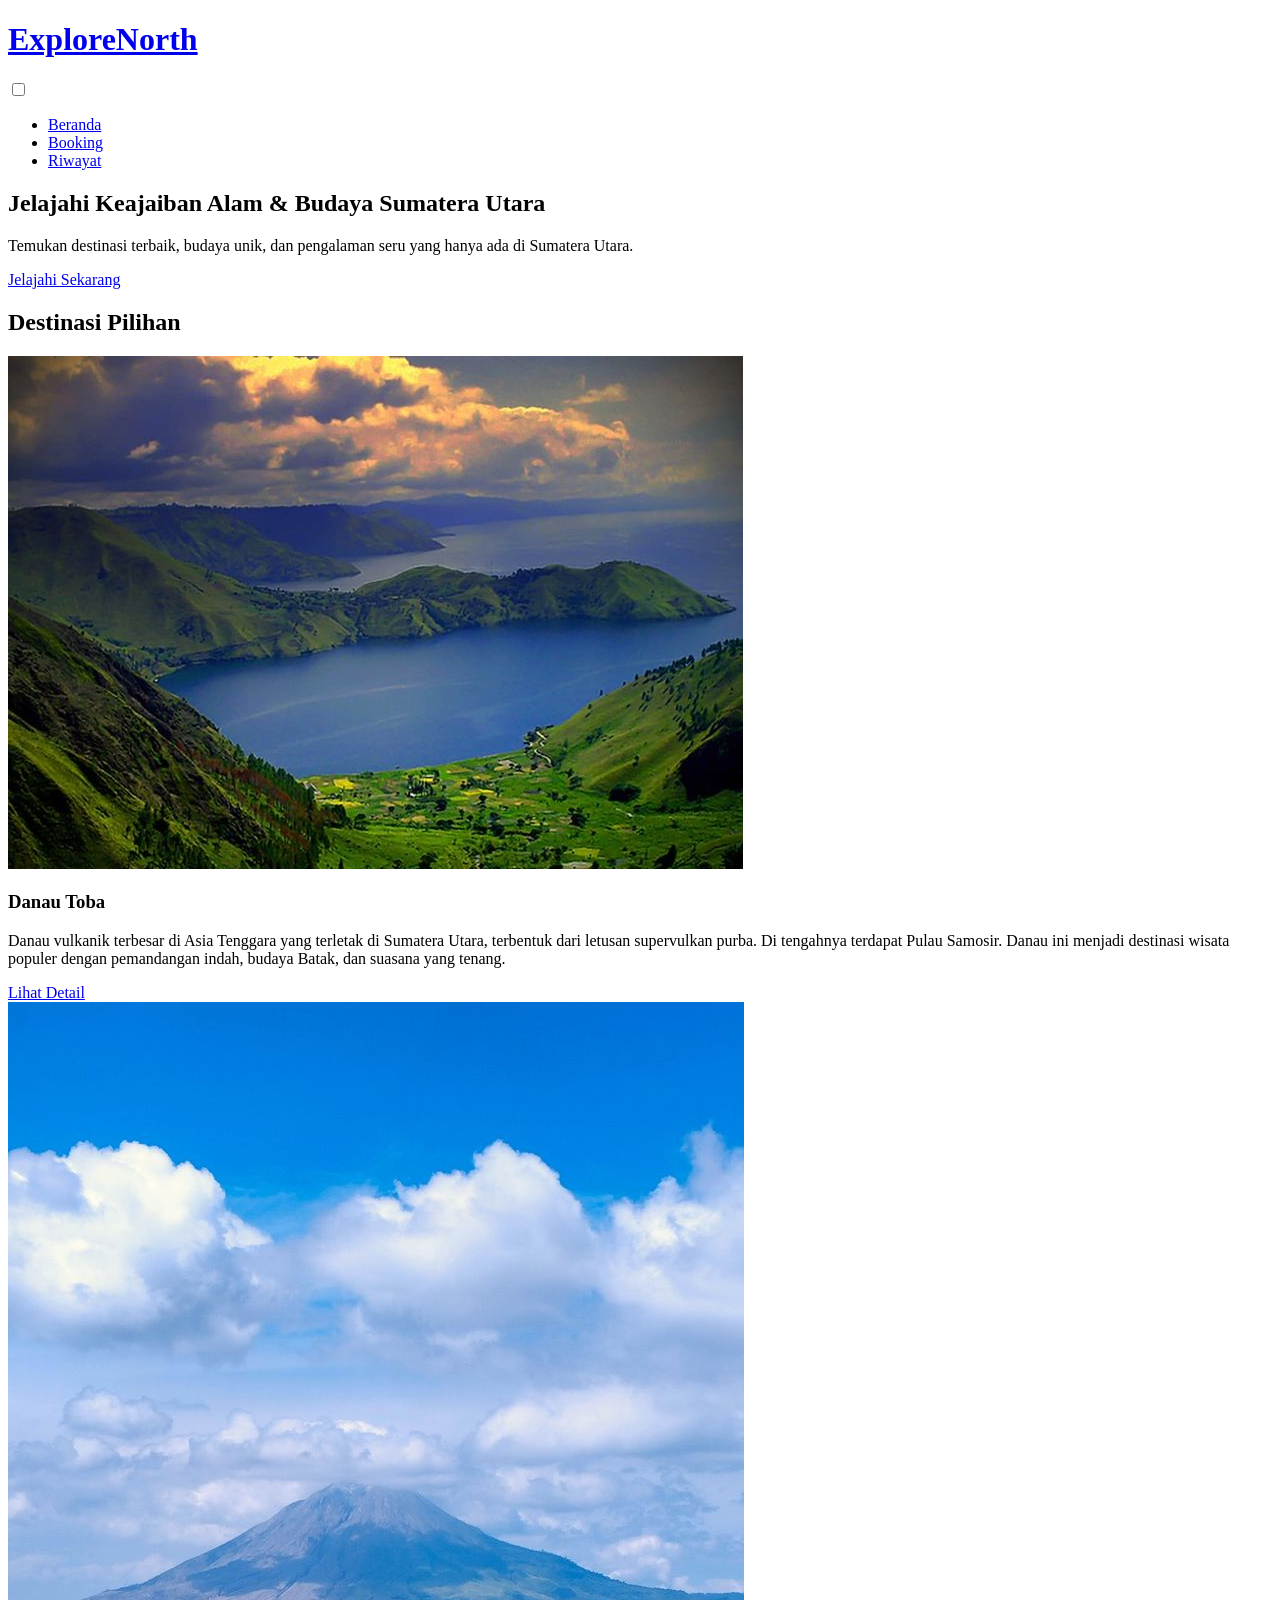
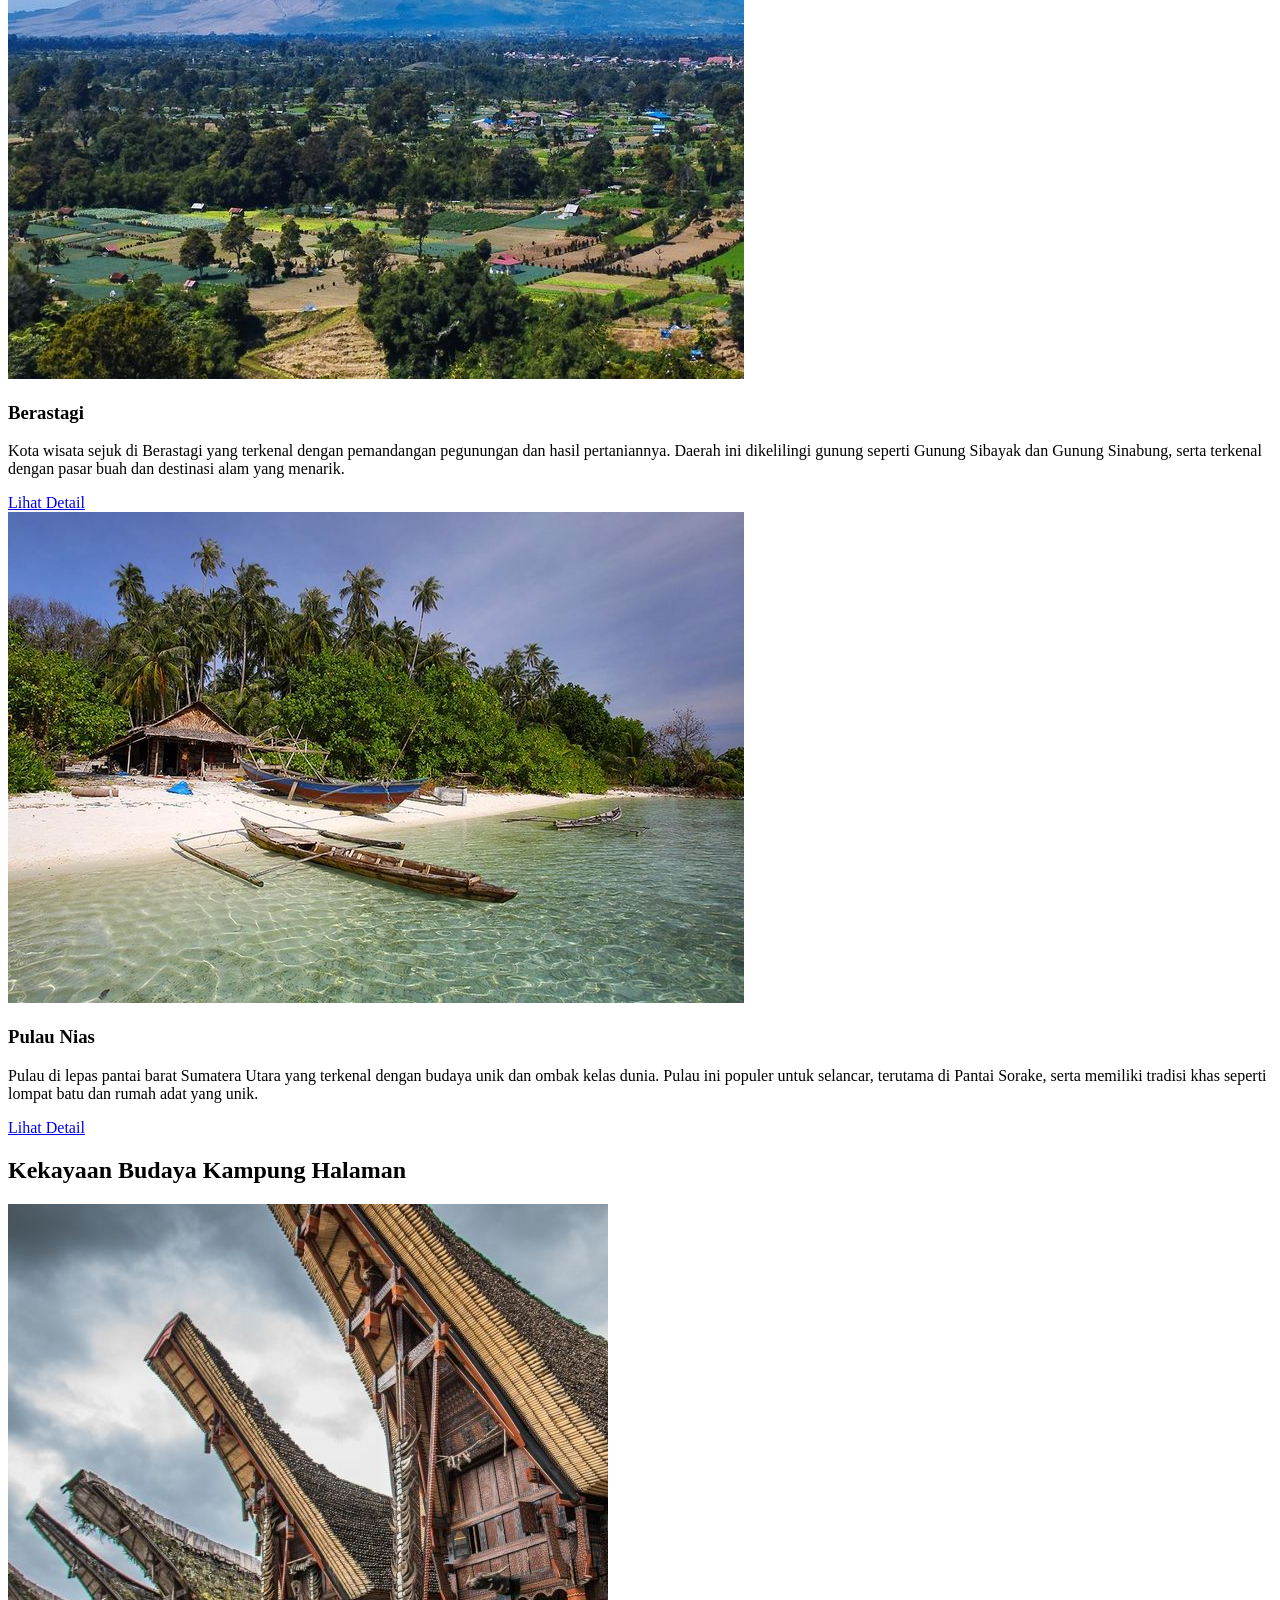
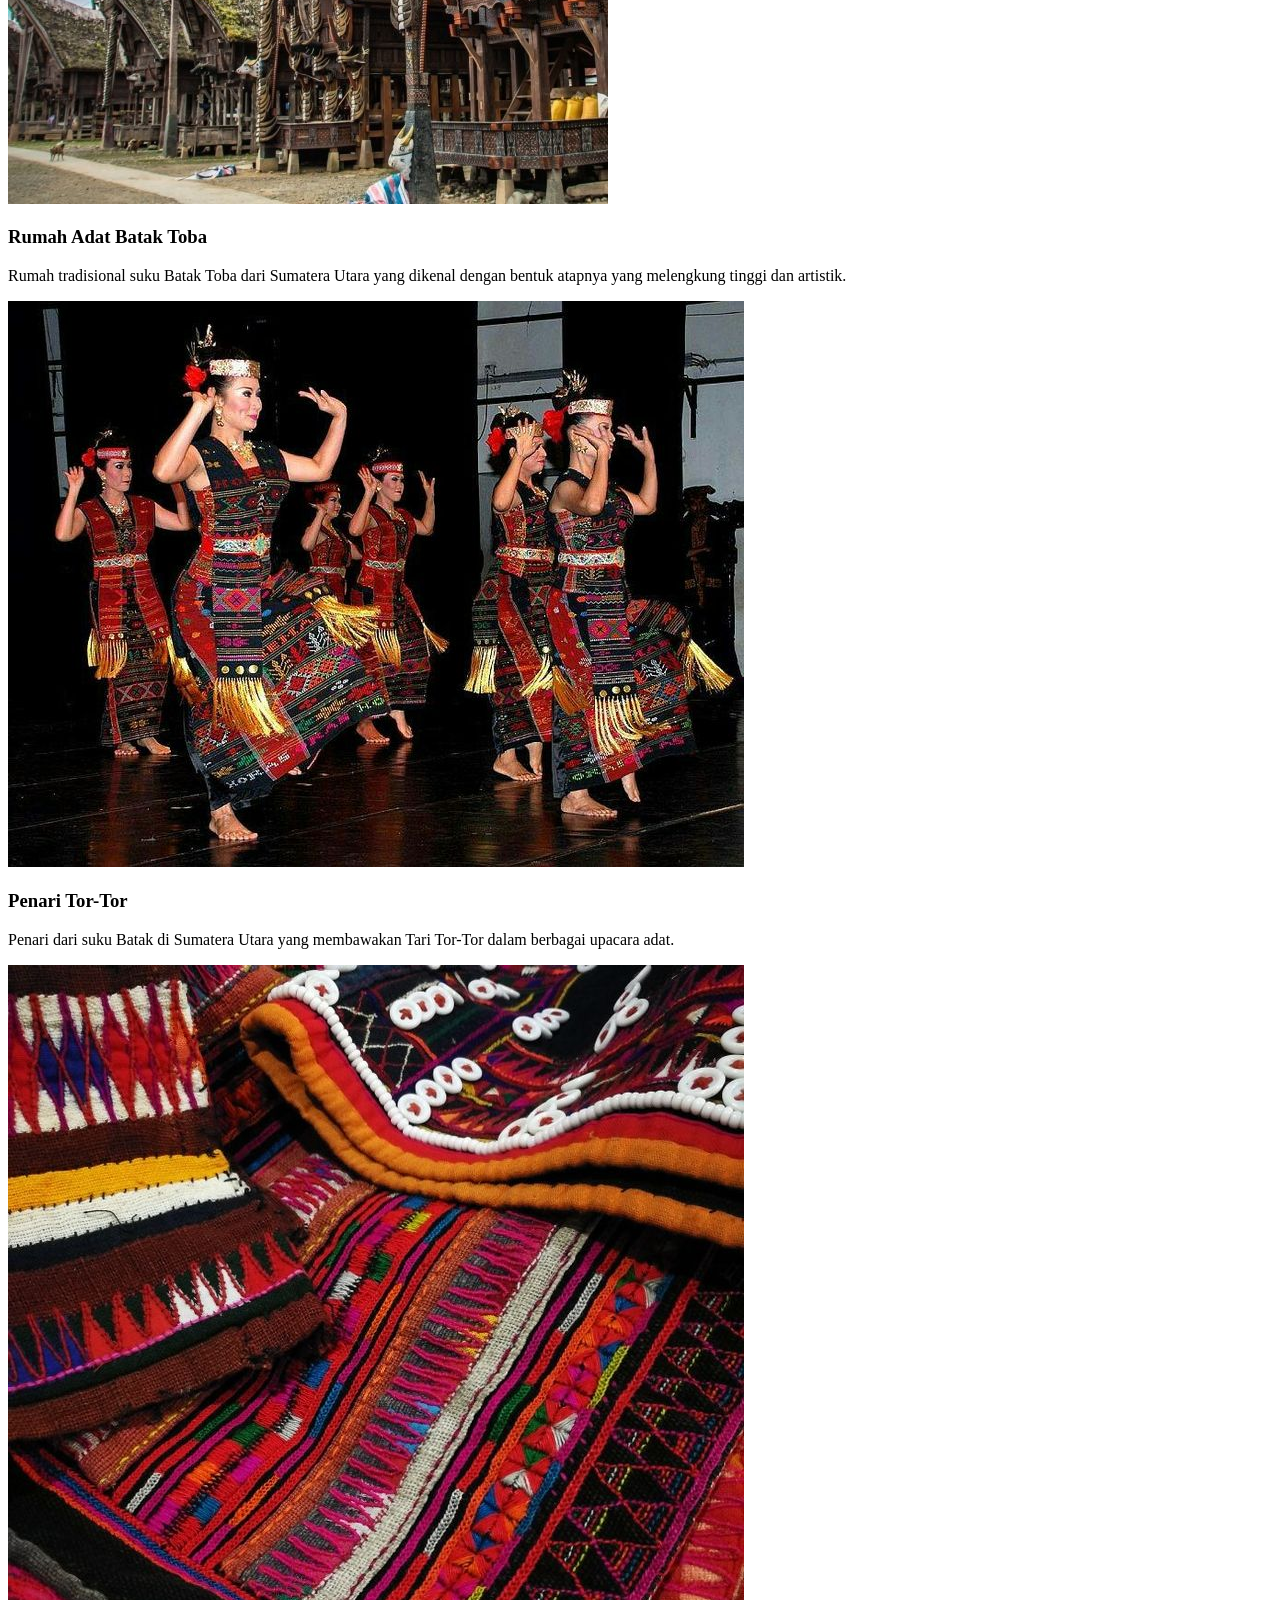
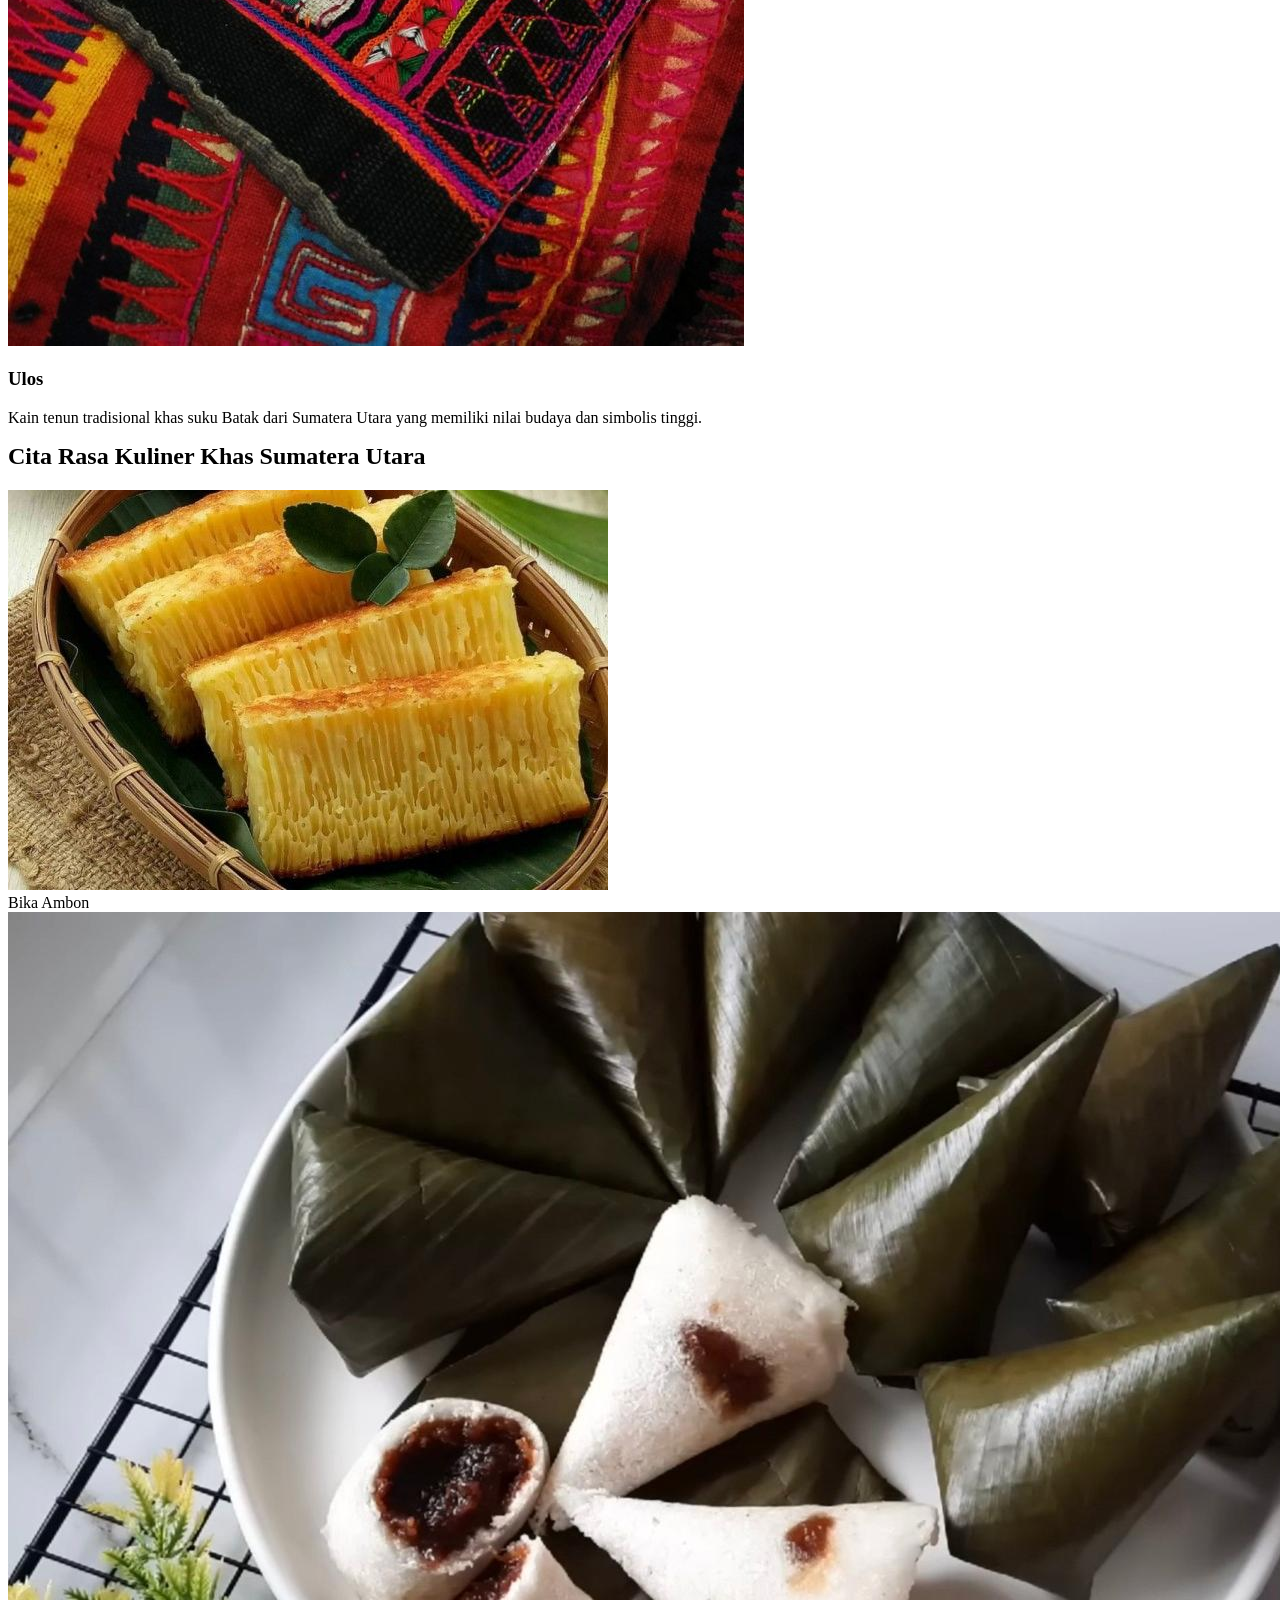
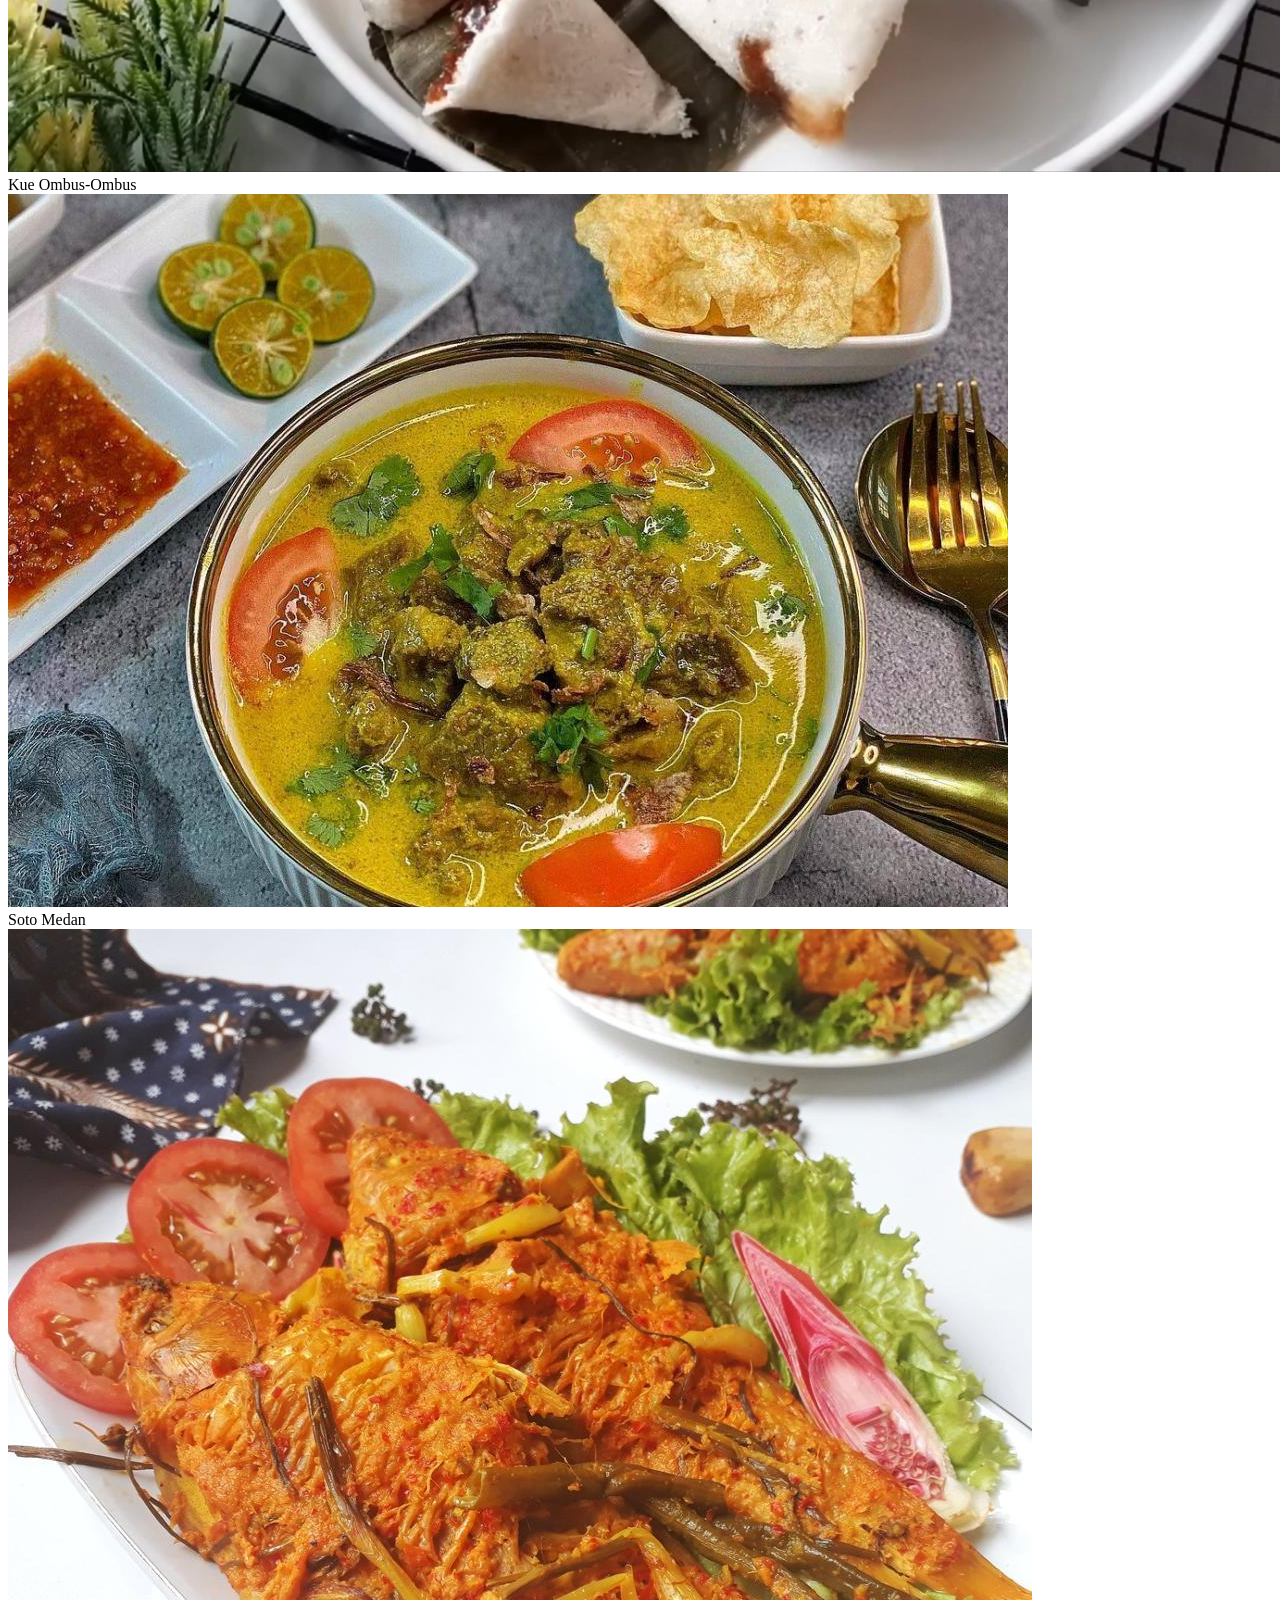
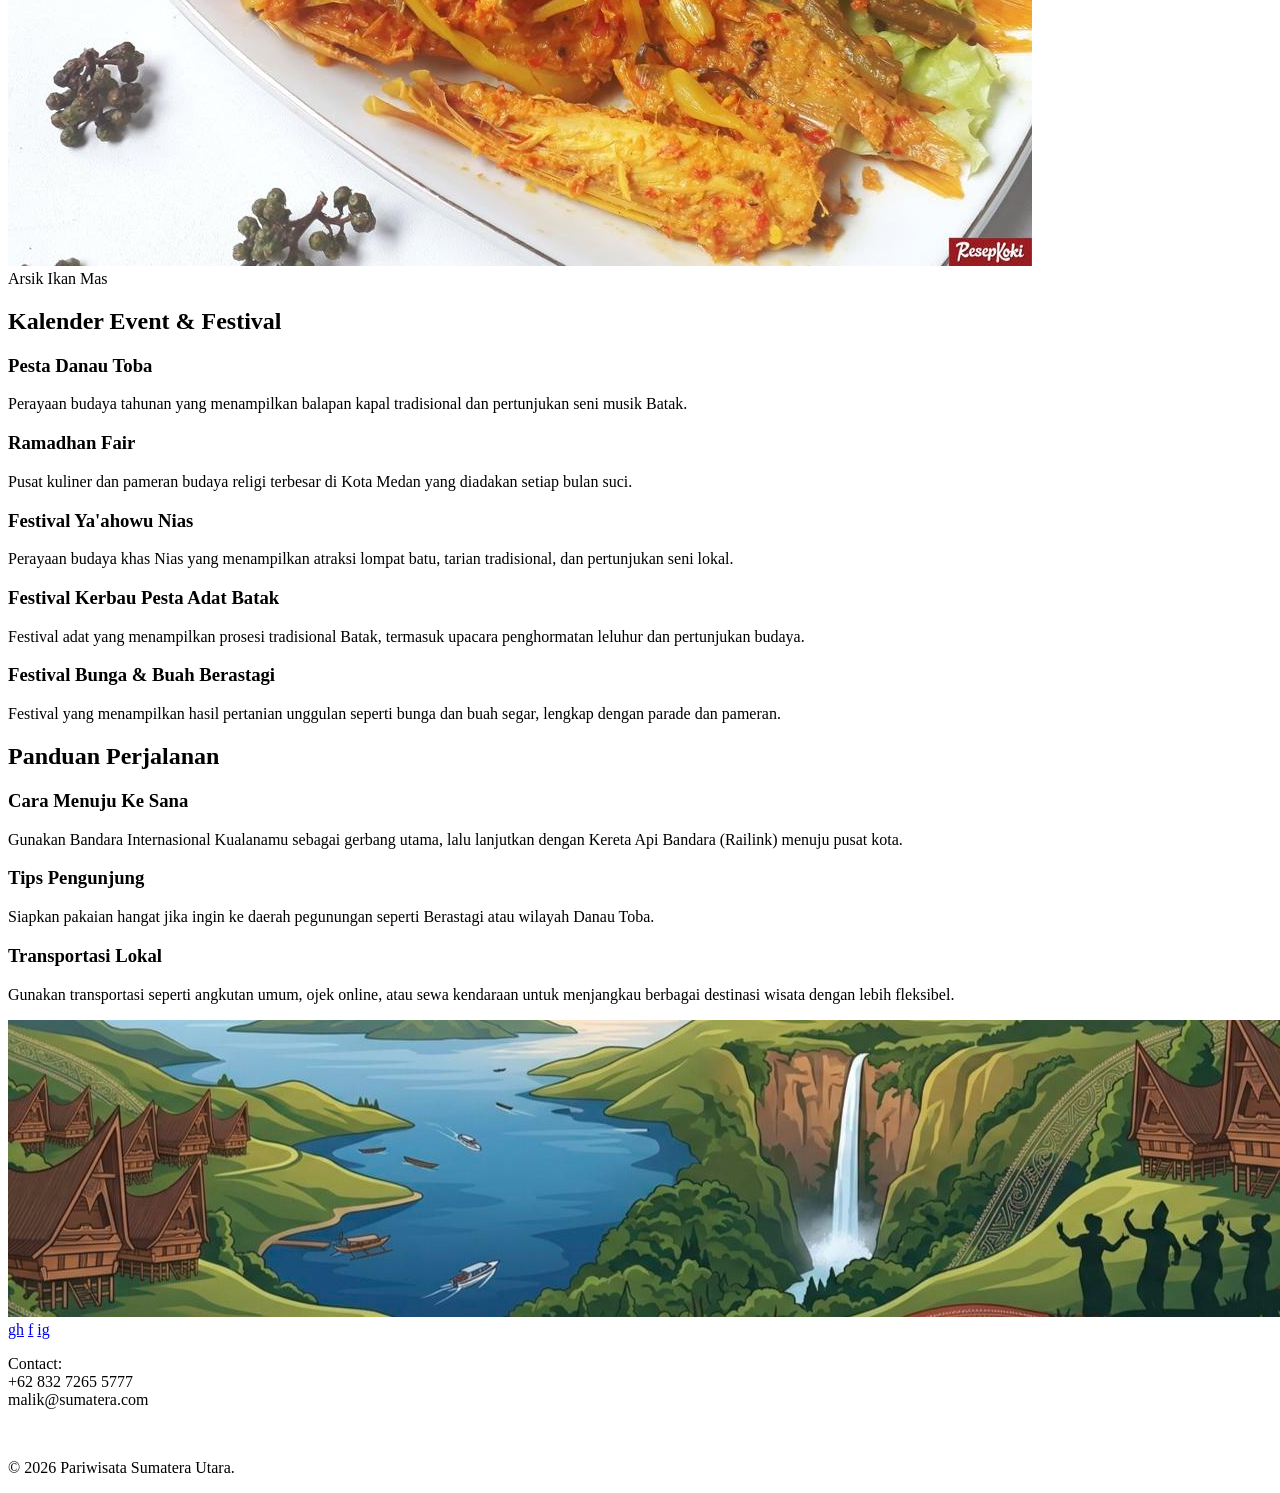
==== index.html @ 0104d92a "Menambahkan halaman utama, booking, dan riwayat." ====
<!DOCTYPE html>
<html lang="id">

<head>
    <meta charset="UTF-8">
    <meta name="viewport" content="width=device-width, initial-scale=1.0">
    <title>Pesona Sumatera Utara</title>
    <link rel="stylesheet" href="css/style.css">
</head>

<body>

    <header>
        <div class="container navbar">
            <div class="logo">
                <a href="index.html" class="link-logo">
                    <h1>ExploreNorth</h1>
                </a>
            </div>

            <input type="checkbox" id="navToggle" class="nav-toggle">
            <label for="navToggle" class="hamburger">
                <span></span>
                <span></span>
                <span></span>
            </label>

            <nav>
                <ul class="nav-menu">
                    <li><a href="#" class="active">Beranda</a></li>
                    <li><a href="booking.html">Booking</a></li>
                    <li><a href="riwayat.html">Riwayat</a></li>
                </ul>
            </nav>
        </div>
    </header>

    <main>
        <section class="hero">
            <div class="container">
                <h2>Jelajahi Keajaiban Alam & Budaya Sumatera Utara</h2>
                <p>Temukan destinasi terbaik, budaya unik, dan pengalaman seru yang hanya ada di Sumatera Utara.</p>
                <a href="#destinasi" class="btn-primary">Jelajahi Sekarang</a>
            </div>
        </section>

        <section id="destinasi" class="container">
            <h2 class="section-title">Destinasi Pilihan</h2>
            <div class="destinasi-grid">

                <article class="card">
                    <img src="/images/img_Destinasi_Pilihan/01-Danau-Toba.jpg" alt="Danau Toba">
                    <div class="card-content">
                        <h3>Danau Toba</h3>
                        <p>Danau vulkanik terbesar di Asia Tenggara yang terletak di Sumatera Utara, terbentuk dari
                            letusan supervulkan purba. Di tengahnya terdapat Pulau Samosir. Danau ini menjadi destinasi
                            wisata populer dengan pemandangan indah, budaya Batak, dan suasana yang tenang.</p>
                        <a href="#" class="card-link">Lihat Detail</a>
                    </div>
                </article>

                <article class="card">
                    <img src="/images/img_Destinasi_Pilihan/02-Berastagi.jpg" alt="Berastagi">
                    <div class="card-content">
                        <h3>Berastagi</h3>
                        <p>Kota wisata sejuk di Berastagi yang terkenal dengan pemandangan pegunungan dan hasil
                            pertaniannya. Daerah ini dikelilingi gunung seperti Gunung Sibayak dan Gunung Sinabung,
                            serta terkenal dengan pasar buah dan destinasi alam yang menarik.</p>
                        <a href="#" class="card-link">Lihat Detail</a>
                    </div>
                </article>

                <article class="card">
                    <img src="/images/img_Destinasi_Pilihan/03-Pulau-Nias.jpg" alt="Pulau Nias">
                    <div class="card-content">
                        <h3>Pulau Nias</h3>
                        <p>Pulau di lepas pantai barat Sumatera Utara yang terkenal dengan budaya unik dan ombak kelas
                            dunia. Pulau ini populer untuk selancar, terutama di Pantai Sorake, serta memiliki tradisi
                            khas seperti lompat batu dan rumah adat yang unik.</p>
                        <a href="#" class="card-link">Lihat Detail</a>
                    </div>
                </article>

            </div>
        </section>

        <section id="budaya" class="container">
            <h2 class="section-title">Kekayaan Budaya Kampung Halaman</h2>
            <div class="budaya-container">
                <div class="budaya-grid">

                    <article class="budaya-item">
                        <img src="/images/img_Kekayaan_Budaya_Kampung_Halaman/01-Rumah-Adat-Batak-Toba.jpg"
                            alt="Rumah Adat Batak Toba">
                        <div class="budaya-text">
                            <h3>Rumah Adat Batak Toba</h3>
                            <p>Rumah tradisional suku Batak Toba dari Sumatera Utara yang dikenal dengan bentuk atapnya
                                yang melengkung tinggi dan artistik.</p>
                        </div>
                    </article>

                    <div class="budaya-right">
                        <article class="budaya-item">
                            <img src="/images/img_Kekayaan_Budaya_Kampung_Halaman/02-Penari-Tor-Tor.jpg"
                                alt="Penari Tor-Tor">
                            <div class="budaya-text">
                                <h3>Penari Tor-Tor</h3>
                                <p>Penari dari suku Batak di Sumatera Utara yang membawakan Tari Tor-Tor dalam berbagai
                                    upacara adat.</p>
                            </div>
                        </article>

                        <article class="budaya-item">
                            <img src="/images/img_Kekayaan_Budaya_Kampung_Halaman/03-Ulos.jpg" alt="Ulos">
                            <div class="budaya-text">
                                <h3>Ulos</h3>
                                <p>Kain tenun tradisional khas suku Batak dari Sumatera Utara yang memiliki nilai budaya
                                    dan simbolis tinggi.</p>
                            </div>
                        </article>
                    </div>

                </div>
            </div>
        </section>

        <section id="kuliner" class="kuliner-section">
            <div class="container">
                <h2 class="section-title" style="margin-top: 0;">Cita Rasa Kuliner Khas Sumatera Utara</h2>
                <div class="kuliner-grid">

                    <div class="kuliner-card">
                        <img src="/images/img_Cita_Rasa_Kuliner/01-Bika-Ambon.jpg" alt="Bika Ambon">
                        <div class="kuliner-label">Bika Ambon</div>
                    </div>

                    <div class="kuliner-card">
                        <img src="/images/img_Cita_Rasa_Kuliner/02-Kue-Ombus-Ombus.jpg" alt="Bika Ambon 2">
                        <div class="kuliner-label">Kue Ombus-Ombus</div>
                    </div>

                    <div class="kuliner-card">
                        <img src="/images/img_Cita_Rasa_Kuliner/03-Soto-Medan.jpg" alt="Soto Medan">
                        <div class="kuliner-label">Soto Medan</div>
                    </div>

                    <div class="kuliner-card">
                        <img src="/images/img_Cita_Rasa_Kuliner/04-Arsik-Ikan-Mas.jpg" alt="Arsik">
                        <div class="kuliner-label">Arsik Ikan Mas</div>
                    </div>

                </div>
            </div>
        </section>

        <section id="event" class="wisata-sumut-section">
                <h2 class="wisata-title">Kalender Event & Festival</h2>
                <div class="wisata-grid">
                    <div class="wisata-card event-card">
                        <h3>Pesta Danau Toba</h3>
                        <p>Perayaan budaya tahunan yang menampilkan balapan kapal tradisional dan pertunjukan seni musik
                            Batak.</p>
                    </div>
                    <div class="wisata-card event-card">
                        <h3>Ramadhan Fair</h3>
                        <p>Pusat kuliner dan pameran budaya religi terbesar di Kota Medan yang diadakan setiap bulan
                            suci.</p>
                    </div>
                    <div class="wisata-card event-card">
                        <h3>Festival Ya'ahowu Nias</h3>
                        <p>Perayaan budaya khas Nias yang menampilkan atraksi lompat batu, tarian tradisional, dan
                            pertunjukan seni lokal.</p>
                    </div>
                    <div class="wisata-card event-card">
                        <h3>Festival Kerbau Pesta Adat Batak</h3>
                        <p>Festival adat yang menampilkan prosesi tradisional Batak, termasuk upacara penghormatan
                            leluhur dan pertunjukan budaya.</p>
                    </div>
                    <div class="wisata-card event-card">
                        <h3>Festival Bunga & Buah Berastagi</h3>
                        <p>Festival yang menampilkan hasil pertanian unggulan seperti bunga dan buah segar, lengkap
                            dengan parade dan pameran.</p>
                    </div>
                </div>
            </section>

            <section id="transportasi" class="wisata-sumut-section bg-abu">
                <h2 class="wisata-title">Panduan Perjalanan</h2>
                <div class="wisata-grid">
                    <div class="wisata-card guide-card">
                        <h3>Cara Menuju Ke Sana</h3>
                        <p>Gunakan Bandara Internasional Kualanamu sebagai gerbang utama, lalu lanjutkan dengan Kereta
                            Api Bandara (Railink) menuju pusat kota.</p>
                    </div>
                    <div class="wisata-card guide-card">
                        <h3>Tips Pengunjung</h3>
                        <p>Siapkan pakaian hangat jika ingin ke daerah pegunungan seperti Berastagi atau wilayah Danau
                            Toba.</p>
                    </div>
                    <div class="wisata-card guide-card">
                        <h3>Transportasi Lokal</h3>
                        <p>Gunakan transportasi seperti angkutan umum, ojek online, atau sewa kendaraan untuk menjangkau
                            berbagai destinasi wisata dengan lebih fleksibel.</p>
                    </div>

                </div>
            </section>

        <div class="footer-ornament">
            <img src="/images/ornamen-footer.jpg" alt="Ornamen Footer Pariwisata">
        </div>
    </main>

    <footer id="kontak">
        <div class="container">
            <div class="social-icons">
                <a href="https://github.com/MalikCode17" class="social-circle">gh</a>
                <a href="https://www.facebook.com/share/p/1Cgxmm9cjK/" class="social-circle">f</a>
                <a href="https://www.instagram.com/malikulsholehrangkuti?igsh=ZzN4NDJhMnQ5aTRo"
                    class="social-circle">ig</a>
            </div>
            <p class="footer-text">Contact:<br>+62 832 7265 5777<br>malik@sumatera.com</p><br>
            <p class="footer-text">&copy; 2026 Pariwisata Sumatera Utara.</p>
        </div>
    </footer>

</body>

</html>
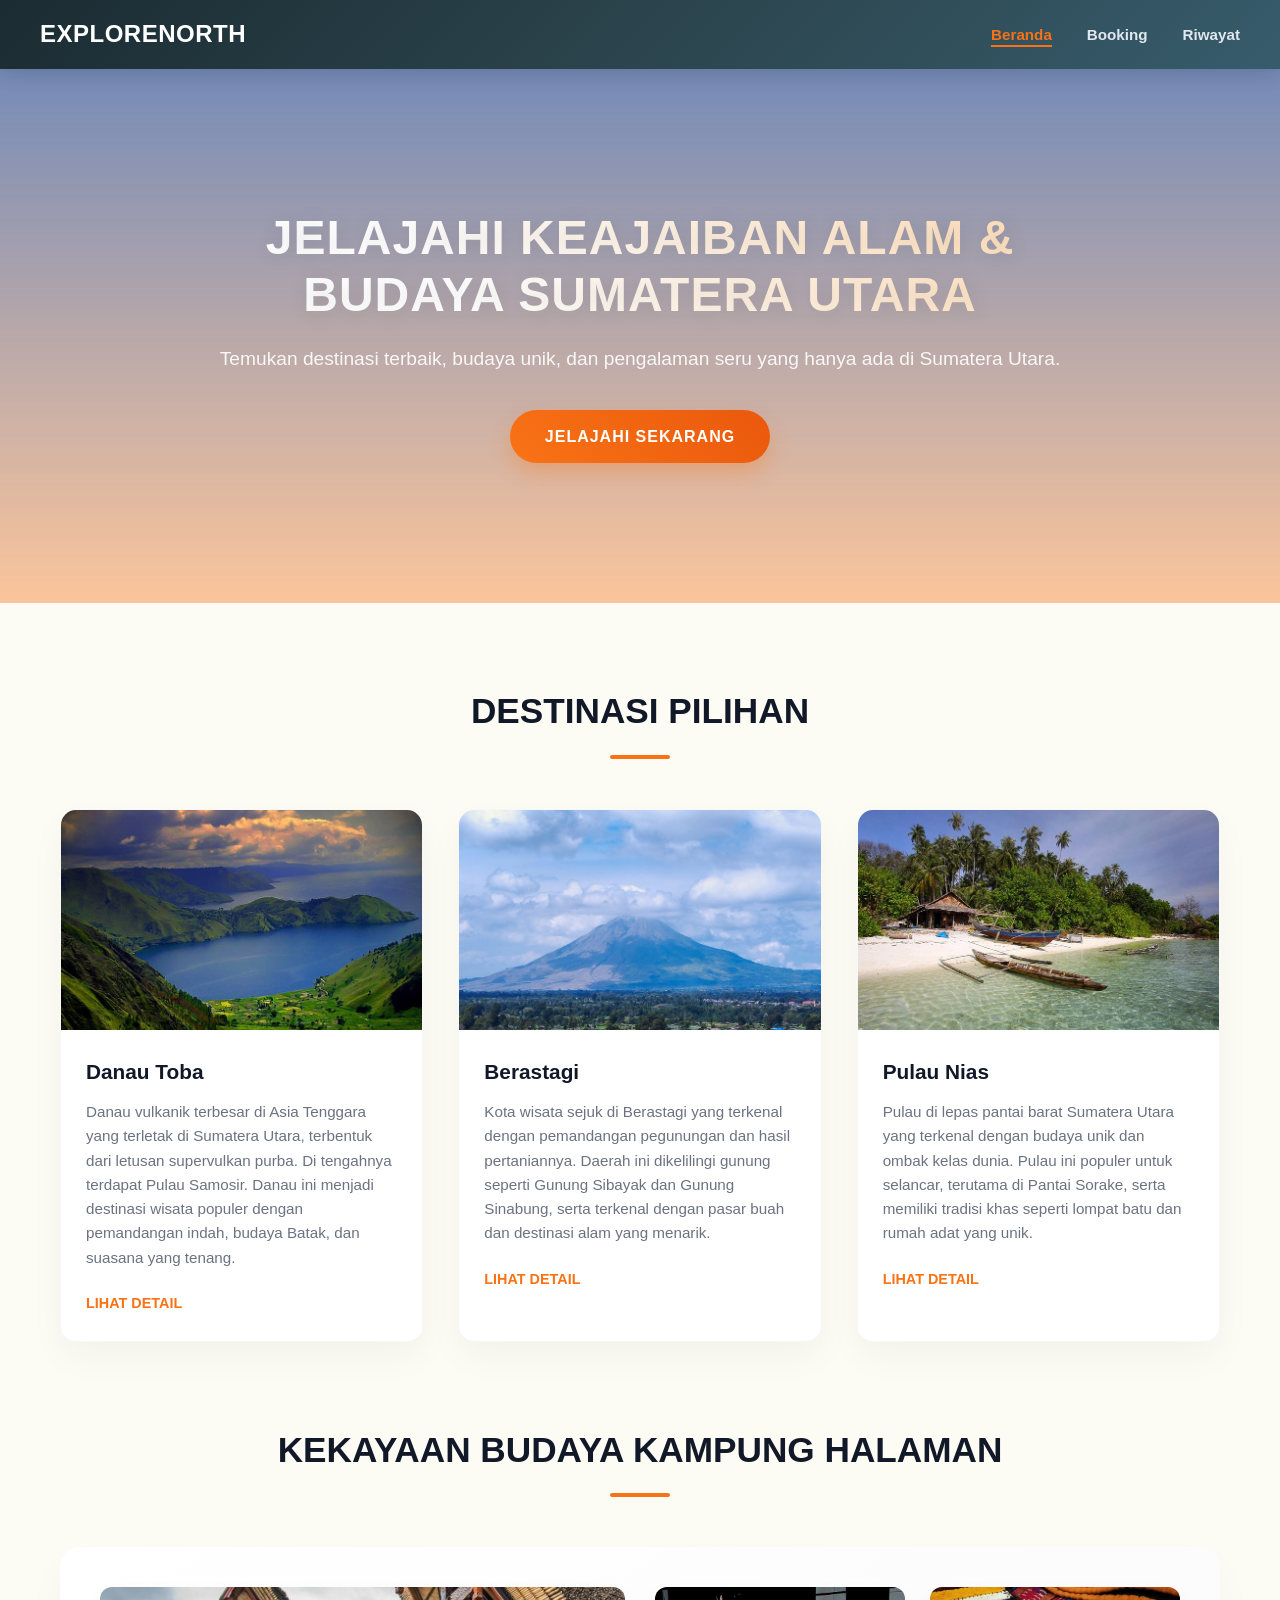
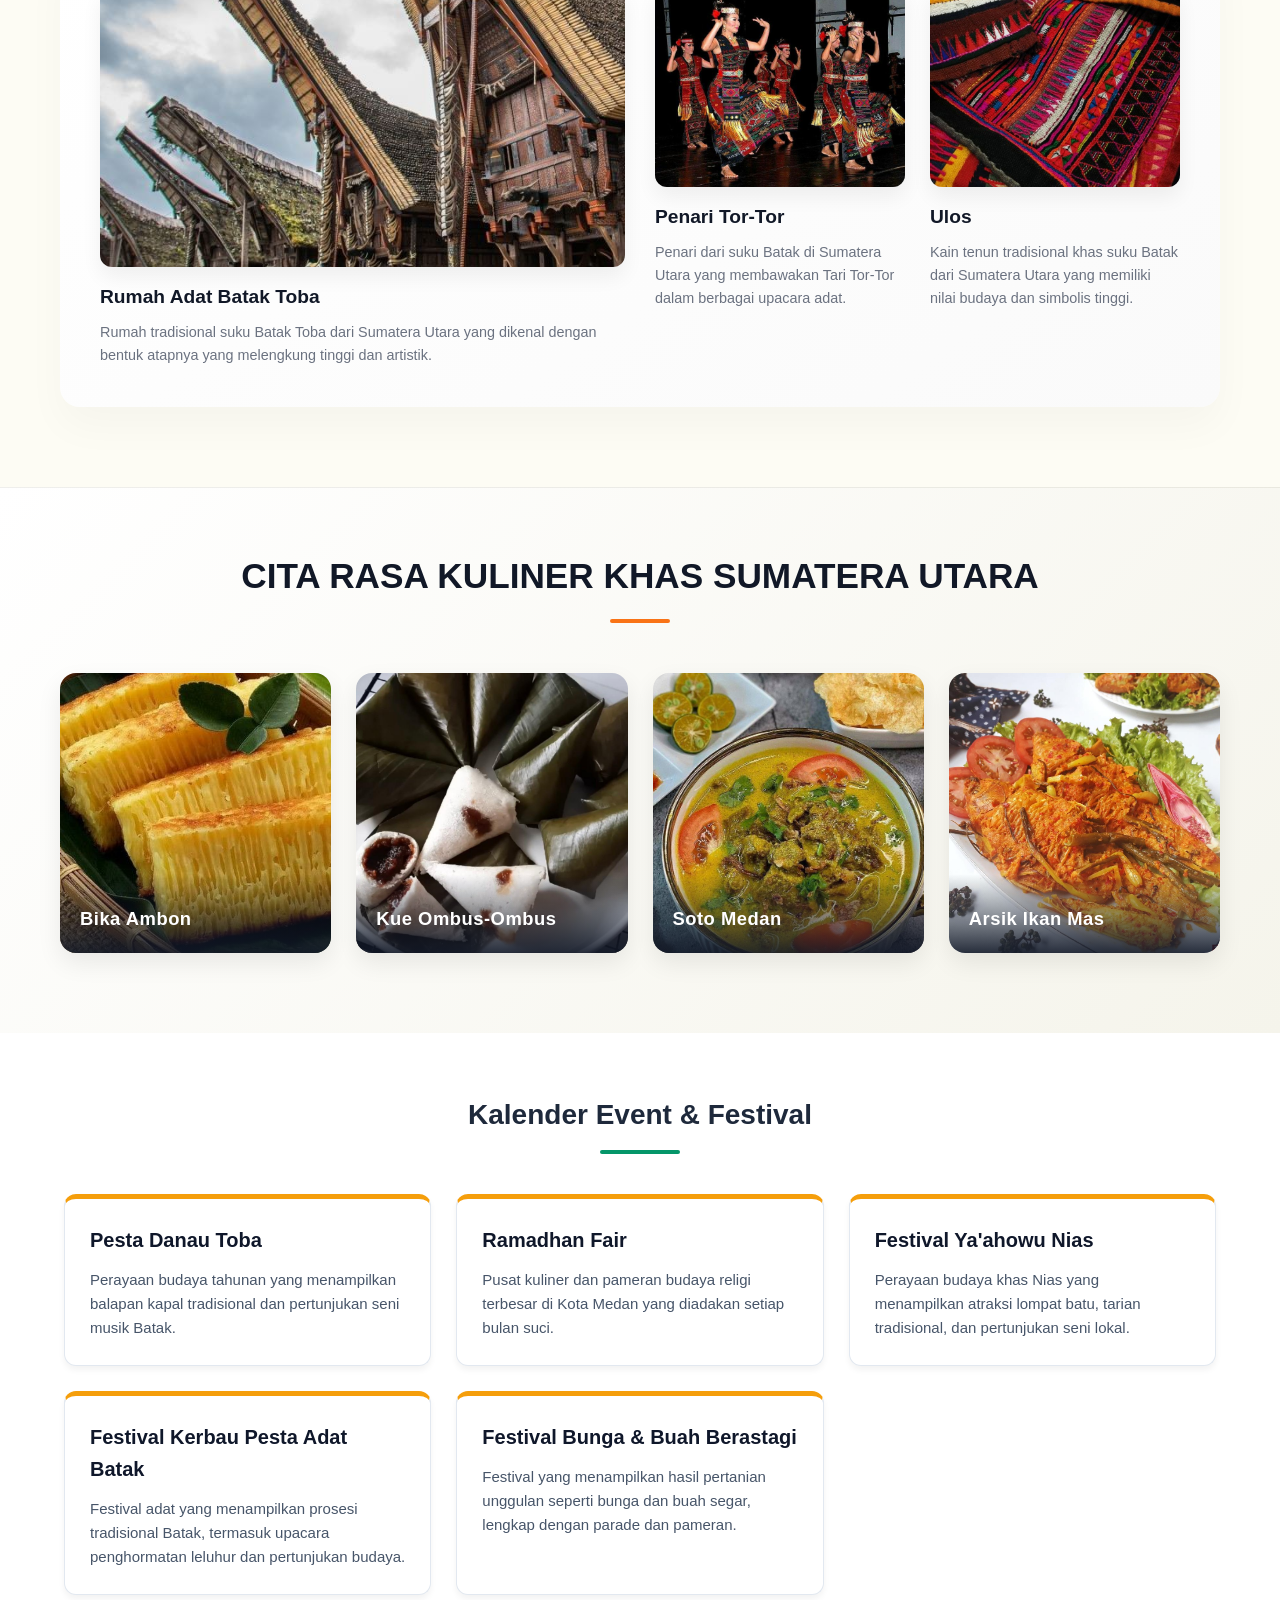
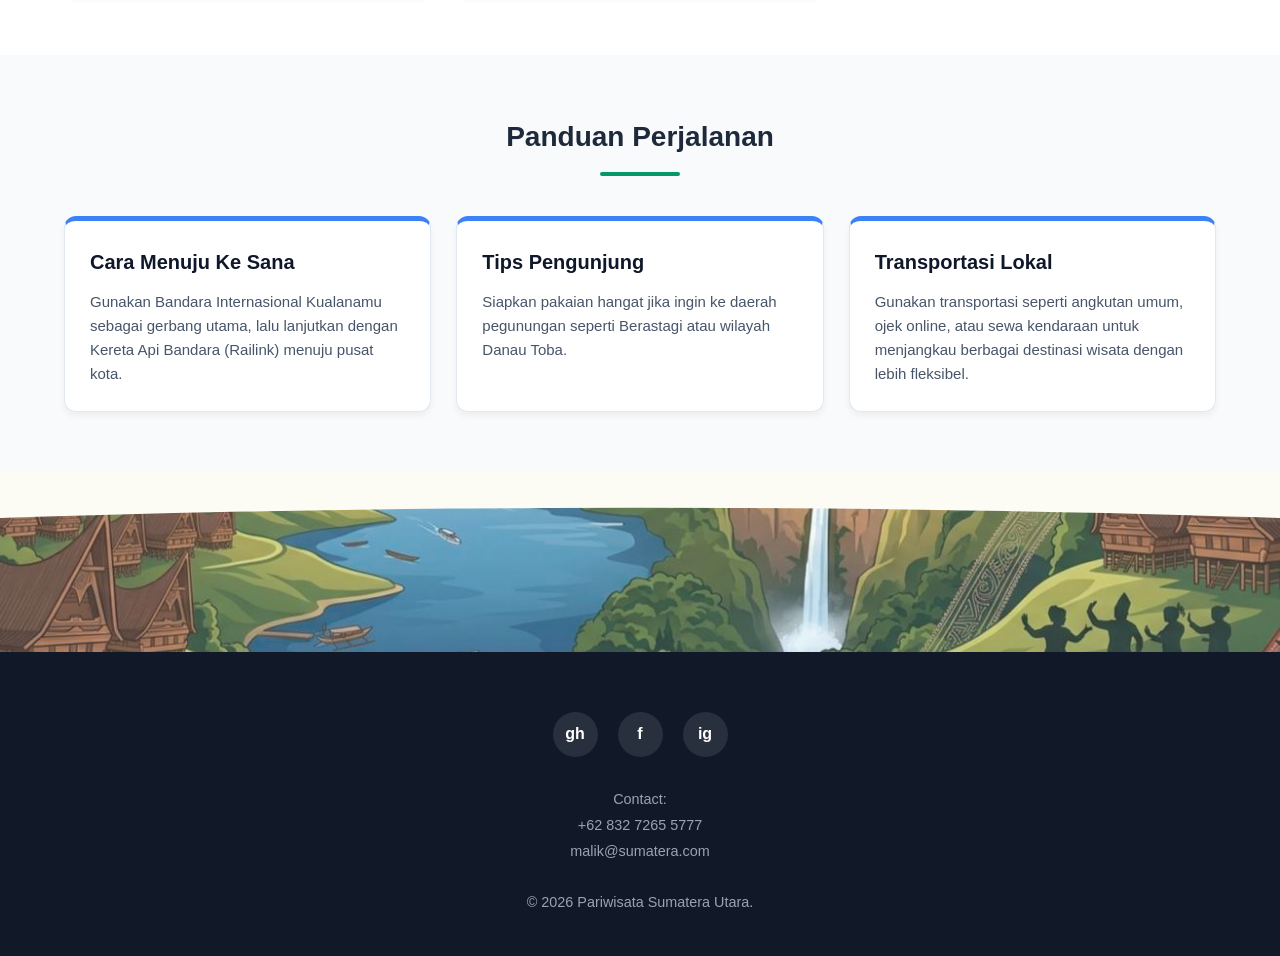
==== commit a3508426: "Perubahan title." ====
--- a/index.html
+++ b/index.html
@@ -4,7 +4,7 @@
 <head>
     <meta charset="UTF-8">
     <meta name="viewport" content="width=device-width, initial-scale=1.0">
-    <title>Pesona Sumatera Utara</title>
+    <title>Beranda Reservasi Wisata - ExploreNorth</title>
     <link rel="stylesheet" href="css/style.css">
 </head>
 
--- a/css/style.css
+++ b/css/style.css
@@ -0,0 +1,927 @@
+/* === CSS RESET & VARIABEL === */
+* {
+    margin: 0;
+    padding: 0;
+    box-sizing: border-box;
+    font-family: 'Segoe UI', Tahoma, Geneva, Verdana, sans-serif;
+}
+
+body {
+    background-color: #fdfcf4;
+    /* Warna dasar cream pucat yang hangat */
+    color: #111827;
+    line-height: 1.6;
+    overflow-x: hidden;
+}
+
+a {
+    text-decoration: none;
+    color: inherit;
+}
+
+img {
+    max-width: 100%;
+    height: auto;
+    display: block;
+}
+
+.container {
+    max-width: 1200px;
+    margin: 0 auto;
+    padding: 0 20px;
+}
+
+/* === HEADER & NAVIGASI === */
+header {
+    /* Gradien laut/danau gelap yang elegan bernuansa alam */
+    background: linear-gradient(135deg, rgba(15, 32, 39, 0.95) 0%, rgba(32, 58, 67, 0.95) 50%, rgba(44, 83, 100, 0.95) 100%);
+    backdrop-filter: blur(10px);
+    /* Efek blur modern pada header */
+    -webkit-backdrop-filter: blur(10px);
+    box-shadow: 0 4px 20px rgba(0, 0, 0, 0.15);
+    position: sticky;
+    top: 0;
+    z-index: 1000;
+    transition: all 0.3s ease;
+}
+
+.navbar {
+    display: flex;
+    justify-content: space-between;
+    align-items: center;
+    padding: 20px 0;
+}
+
+.logo h1 {
+    font-size: 1.5rem;
+    font-weight: 800;
+    text-transform: uppercase;
+    line-height: 1.2;
+    color: #ffffff;
+    /* Teks logo diubah ke putih agar kontras dengan background gelap */
+    letter-spacing: 0.5px;
+}
+
+/* Checkbox Hack untuk Mobile Menu */
+.nav-toggle {
+    display: none;
+}
+
+.hamburger {
+    display: none;
+    flex-direction: column;
+    gap: 5px;
+    cursor: pointer;
+    padding: 5px;
+}
+
+.hamburger span {
+    width: 25px;
+    height: 3px;
+    background-color: #ffffff;
+    /* Ikon hamburger diubah ke putih */
+    border-radius: 2px;
+    transition: all 0.3s ease;
+}
+
+.nav-menu {
+    list-style: none;
+    display: flex;
+    gap: 35px;
+    align-items: center;
+}
+
+.nav-menu li a {
+    font-size: 0.95rem;
+    font-weight: 600;
+    color: #e2e8f0;
+    /* Teks menu abu-abu sangat terang */
+    transition: color 0.3s, transform 0.3s;
+    position: relative;
+}
+
+/* Efek garis bawah animasi saat kursor diarahkan (Hover effect) */
+.nav-menu li a::after {
+    content: '';
+    position: absolute;
+    width: 0;
+    height: 2px;
+    bottom: -4px;
+    left: 0;
+    background-color: #f97316;
+    transition: width 0.3s ease;
+}
+
+.nav-menu li a:hover::after,
+.nav-menu li a.active::after {
+    width: 100%;
+}
+
+.nav-menu li a:hover,
+.nav-menu li a.active {
+    color: #f97316;
+}
+
+/* === HERO SECTION & ANIMASI === */
+.hero {
+    /* Gradien overlay dari gelap ke oranye agar gambar lebih dramatis & modern */
+    background: linear-gradient(to bottom, rgba(72, 101, 163, 0.75) 0%, rgba(249, 115, 22, 0.4) 100%), url('/images/Destinasi-Sumatera-Utara.png') center/cover no-repeat;
+    color: #ffffff;
+    text-align: center;
+    padding: 140px 20px;
+    position: relative;
+}
+
+/* Aturan Keyframes Animasi dari Kiri ke Kanan */
+@keyframes slideInLeft {
+    from {
+        opacity: 0;
+        transform: translateX(-60px);
+    }
+
+    to {
+        opacity: 1;
+        transform: translateX(0);
+    }
+}
+
+.hero h2 {
+    font-size: 3rem;
+    font-weight: 900;
+    text-transform: uppercase;
+    max-width: 900px;
+    margin: 0 auto 20px auto;
+    line-height: 1.2;
+    letter-spacing: 1px;
+
+    /* Pemanggilan Animasi */
+    animation: slideInLeft 1s cubic-bezier(0.25, 0.46, 0.45, 0.94) forwards;
+
+    /* Efek Gradien Teks Modern */
+    background: linear-gradient(45deg, #ffffff 30%, #ffdcb3 100%);
+    background-clip: text;
+    -webkit-background-clip: text;
+    color: transparent;
+    text-shadow: 2px 2px 20px rgba(0, 0, 0, 0.1);
+}
+
+.hero p {
+    font-size: 1.2rem;
+    margin-bottom: 35px;
+    opacity: 0.9;
+    font-weight: 300;
+}
+
+.btn-primary {
+    display: inline-block;
+    background: linear-gradient(45deg, #f97316, #ea580c);
+    color: #ffffff;
+    padding: 14px 35px;
+    border-radius: 50px;
+    /* Bentuk tombol modern membulat */
+    font-weight: 700;
+    text-transform: uppercase;
+    letter-spacing: 1px;
+    box-shadow: 0 10px 20px rgba(249, 115, 22, 0.3);
+    transition: all 0.3s ease;
+}
+
+.btn-primary:hover {
+    transform: translateY(-3px);
+    box-shadow: 0 15px 25px rgba(249, 115, 22, 0.4);
+    background: linear-gradient(45deg, #ea580c, #c2410c);
+}
+
+/* === SECTION GLOBAL === */
+.section-title {
+    text-align: center;
+    font-size: 2.2rem;
+    font-weight: 800;
+    text-transform: uppercase;
+    margin: 80px 0 50px 0;
+    color: #111827;
+    position: relative;
+}
+
+.section-title::after {
+    content: '';
+    display: block;
+    width: 60px;
+    height: 4px;
+    background-color: #f97316;
+    margin: 15px auto 0 auto;
+    border-radius: 2px;
+}
+
+/* === DESTINASI PILIHAN (GRID 3 KOLOM) === */
+.destinasi-grid {
+    display: grid;
+    grid-template-columns: repeat(3, 1fr);
+    gap: 35px;
+    margin-bottom: 80px;
+}
+
+.card {
+    background: #ffffff;
+    border-radius: 16px;
+    overflow: hidden;
+    border: 1px solid rgba(0, 0, 0, 0.03);
+    box-shadow: 0 15px 35px rgba(0, 0, 0, 0.04);
+    /* Soft shadow ala Neo-minimalism */
+    transition: all 0.4s cubic-bezier(0.175, 0.885, 0.32, 1.275);
+}
+
+.card:hover {
+    transform: translateY(-10px);
+    box-shadow: 0 25px 45px rgba(249, 115, 22, 0.08);
+    /* Pancaran glow oranye tipis saat disentuh */
+}
+
+.card img {
+    width: 100%;
+    height: 220px;
+    object-fit: cover;
+    transition: transform 0.5s ease;
+}
+
+.card:hover img {
+    transform: scale(1.05);
+    /* Efek zoom halus pada gambar */
+}
+
+.card-content {
+    padding: 25px;
+    position: relative;
+    background: #ffffff;
+    /* Memastikan latar putih menutupi bagian bawah zoom gambar */
+    z-index: 1;
+}
+
+.card-content h3 {
+    font-size: 1.3rem;
+    margin-bottom: 12px;
+    color: #111827;
+    font-weight: 700;
+}
+
+.card-content p {
+    font-size: 0.95rem;
+    color: #6b7280;
+    margin-bottom: 20px;
+    line-height: 1.6;
+}
+
+.card-link {
+    display: inline-flex;
+    align-items: center;
+    gap: 5px;
+    font-size: 0.9rem;
+    font-weight: 700;
+    color: #f97316;
+    text-transform: uppercase;
+    transition: gap 0.3s ease;
+}
+
+.card-link:hover {
+    gap: 10px;
+    /* Tanda panah bergeser menjauh sedikit */
+    color: #ea580c;
+}
+
+/* === KEKAYAAN BUDAYA === */
+.budaya-container {
+    background: linear-gradient(145deg, #ffffff, #fafafa);
+    padding: 40px;
+    border-radius: 20px;
+    box-shadow: 0 20px 40px rgba(0, 0, 0, 0.03);
+    margin-bottom: 80px;
+}
+
+.budaya-grid {
+    display: grid;
+    grid-template-columns: 1fr 1fr;
+    gap: 30px;
+}
+
+.budaya-item {
+    transition: transform 0.3s ease;
+}
+
+.budaya-item:hover {
+    transform: translateY(-5px);
+}
+
+.budaya-item img {
+    width: 100%;
+    height: 280px;
+    object-fit: cover;
+    border-radius: 12px;
+    margin-bottom: 15px;
+    box-shadow: 0 10px 20px rgba(0, 0, 0, 0.06);
+}
+
+.budaya-right {
+    display: grid;
+    grid-template-columns: 1fr 1fr;
+    gap: 25px;
+}
+
+.budaya-right img {
+    height: 200px;
+}
+
+.budaya-text h3 {
+    font-size: 1.2rem;
+    margin-bottom: 8px;
+    font-weight: 700;
+}
+
+.budaya-text p {
+    font-size: 0.9rem;
+    color: #6b7280;
+}
+
+/* === CITA RASA KULINER === */
+.kuliner-section {
+    background: linear-gradient(135deg, #ffffff 0%, #f5f4eb 100%);
+    /* Gradien latar belakang modern */
+    padding: 60px 0 80px 0;
+    border-top: 1px solid rgba(0, 0, 0, 0.05);
+}
+
+.kuliner-grid {
+    display: grid;
+    grid-template-columns: repeat(4, 1fr);
+    gap: 25px;
+}
+
+.kuliner-card {
+    position: relative;
+    border-radius: 16px;
+    overflow: hidden;
+    height: 280px;
+    box-shadow: 0 10px 25px rgba(0, 0, 0, 0.08);
+    transition: transform 0.4s ease;
+}
+
+.kuliner-card:hover {
+    transform: translateY(-8px) scale(1.02);
+}
+
+.kuliner-card img {
+    width: 100%;
+    height: 100%;
+    object-fit: cover;
+}
+
+.kuliner-label {
+    position: absolute;
+    bottom: 0;
+    left: 0;
+    width: 100%;
+    padding: 30px 20px 20px 20px;
+    background: linear-gradient(to bottom, transparent 0%, rgba(17, 24, 39, 0.9) 100%);
+    color: #ffffff;
+    font-weight: 700;
+    font-size: 1.15rem;
+    letter-spacing: 0.5px;
+}
+
+.footer-ornament img {
+    width: 100%;
+    height: 180px;
+    object-fit: cover;
+    object-position: center;
+    display: block;
+    opacity: 0.85;
+    /* Sedikit diterangkan agar gambarnya jelas */
+
+    /* Memotong tepi gambar dengan bentuk lengkungan di bagian atas */
+    clip-path: ellipse(150% 100% at 50% 120%);
+}
+
+/* === FOOTER === */
+footer {
+    background-color: #111827;
+    /* Tampilan kontras gelap elegan di footer */
+    color: #ffffff;
+    padding: 60px 20px 40px 20px;
+    text-align: center;
+}
+
+.social-icons {
+    display: flex;
+    justify-content: center;
+    gap: 20px;
+    margin-bottom: 30px;
+}
+
+.social-circle {
+    width: 45px;
+    height: 45px;
+    background-color: rgba(255, 255, 255, 0.1);
+    border-radius: 50%;
+    display: flex;
+    align-items: center;
+    justify-content: center;
+    color: #ffffff;
+    font-weight: bold;
+    transition: all 0.3s ease;
+}
+
+.social-circle:hover {
+    background-color: #f97316;
+    transform: translateY(-3px);
+}
+
+.footer-text {
+    font-size: 0.9rem;
+    color: #9ca3af;
+    line-height: 1.8;
+}
+
+/* === MEDIA QUERIES (RESPONSIVE) === */
+@media (max-width: 992px) {
+    .destinasi-grid {
+        grid-template-columns: repeat(2, 1fr);
+    }
+
+    .kuliner-grid {
+        grid-template-columns: repeat(2, 1fr);
+    }
+
+    .budaya-grid {
+        grid-template-columns: 1fr;
+    }
+}
+
+@media (max-width: 768px) {
+    .hero {
+        padding: 100px 20px;
+    }
+
+    .hero h2 {
+        font-size: 2.2rem;
+    }
+
+    /* === MEDIA QUERIES FOOTER === */
+    @media (max-width: 768px) {
+        /*... kode HP Anda yang lain... */
+
+        /* Penyesuaian ornamen di HP agar tidak terlalu tinggi */
+        .footer-ornament img {
+            height: 100px;
+        }
+    }
+
+    /* === PERBAIKAN LOGIKA HAMBURGER MENU === */
+    .navbar {
+        flex-wrap: wrap;
+        /* Memungkinkan menu turun ke baris baru */
+    }
+
+    .hamburger {
+        display: flex;
+        margin-left: auto;
+        /* Memaksa ikon menepi ke sudut kanan */
+        position: relative;
+        z-index: 99;
+        /* Selalu di depan agar bisa diklik */
+    }
+
+    /* Membungkus blok nav untuk turun ke bawah */
+    nav {
+        width: 100%;
+        order: 3;
+    }
+
+    .nav-menu {
+        display: none;
+        flex-direction: column;
+        width: 100%;
+        /* Gradien selaras untuk menu mobile */
+        background: linear-gradient(135deg, rgba(32, 58, 67, 0.98) 0%, rgba(44, 83, 100, 0.98) 100%);
+        backdrop-filter: blur(10px);
+        -webkit-backdrop-filter: blur(10px);
+        margin-top: 15px;
+        padding: 10px 0;
+        border-radius: 12px;
+        box-shadow: 0 10px 30px rgba(0, 0, 0, 0.2);
+        gap: 0;
+    }
+
+    .nav-menu li {
+        width: 100%;
+        text-align: center;
+        border-bottom: 1px solid rgba(255, 255, 255, 0.1);
+        /* Garis pemisah transparan */
+    }
+
+    .nav-menu li:last-child {
+        border-bottom: none;
+    }
+
+    .nav-menu li a {
+        display: block;
+        padding: 15px 0;
+    }
+
+    /* Eksekusi memunculkan menu (Ingat ada spasi sesudah tanda tilde ~) */
+    .nav-toggle:checked~nav .nav-menu {
+        display: flex;
+    }
+
+    /* Penyesuaian grid menjadi tunggal untuk layar ponsel */
+    .destinasi-grid,
+    .kuliner-grid,
+    .budaya-right {
+        grid-template-columns: 1fr;
+    }
+}
+
+/* ========================================================
+   CSS KHUSUS EVENT & PANDUAN 
+======================================================== */
+
+.wisata-sumut-section {
+    padding: 60px 5%;
+    background-color: #ffffff;
+    clear: both;
+    /* Mencegah elemen lain naik ke atas */
+    font-family: sans-serif;
+}
+
+/* Latar belakang beda untuk panduan agar ada pemisah visual */
+.wisata-sumut-section.bg-abu {
+    background-color: #f8fafc;
+}
+
+/* Judul Bagian */
+.wisata-sumut-section .wisata-title {
+    text-align: center;
+    font-size: 28px;
+    color: #1e293b;
+    margin-bottom: 40px;
+    font-weight: bold;
+    position: relative;
+}
+
+/* Garis bawah estetik pada judul */
+.wisata-sumut-section .wisata-title::after {
+    content: '';
+    display: block;
+    width: 80px;
+    height: 4px;
+    background-color: #059669;
+    /* Warna hijau alam */
+    margin: 12px auto 0;
+    border-radius: 2px;
+}
+
+/* Layout Grid Otomatis (Sangat rapi di PC maupun HP) */
+.wisata-sumut-section .wisata-grid {
+    display: grid;
+    grid-template-columns: repeat(auto-fit, minmax(300px, 1fr));
+    gap: 25px;
+    align-items: stretch;
+}
+
+/* Desain Kartu */
+.wisata-sumut-section .wisata-card {
+    background: #ffffff;
+    border: 1px solid #e2e8f0;
+    border-radius: 12px;
+    padding: 25px;
+    box-shadow: 0 4px 6px rgba(0, 0, 0, 0.05);
+    transition: transform 0.3s ease, box-shadow 0.3s ease;
+}
+
+/* Efek saat mouse diarahkan ke kartu (Hover) */
+.wisata-sumut-section .wisata-card:hover {
+    transform: translateY(-8px);
+    box-shadow: 0 12px 20px rgba(0, 0, 0, 0.1);
+}
+
+/* Teks dalam kartu */
+.wisata-sumut-section .wisata-card h3 {
+    color: #0f172a;
+    font-size: 20px;
+    margin-top: 0;
+    margin-bottom: 12px;
+}
+
+.wisata-sumut-section .wisata-card p {
+    color: #475569;
+    font-size: 15px;
+    line-height: 1.6;
+    margin: 0;
+}
+
+/* Garis aksen warna untuk membedakan Event dan Panduan */
+.wisata-sumut-section .event-card {
+    border-top: 5px solid #f59e0b;
+    /* Aksen Kuning/Oranye khas festival */
+}
+
+.wisata-sumut-section .guide-card {
+    border-top: 5px solid #3b82f6;
+    /* Aksen Biru untuk informasi/panduan */
+}
+
+
+/* ========================================================
+   MEDIA QUERY UNTUK RESPONSIVITAS (HP & TABLET)
+======================================================== */
+/* Pengaturan untuk Tablet dan HP layar besar (Maksimal lebar 768px) */
+@media screen and (max-width: 768px) {
+    .wisata-sumut-section {
+        padding: 40px 5%;
+    }
+
+    /* Mengecilkan ukuran judul section */
+    .wisata-sumut-section .wisata-title {
+        font-size: 24px;
+        margin-bottom: 30px;
+    }
+
+    /* Mengecilkan ukuran teks judul di dalam kartu */
+    .wisata-sumut-section .wisata-card h3 {
+        font-size: 18px;
+    }
+
+    /* Mengecilkan ukuran teks deskripsi di dalam kartu */
+    .wisata-sumut-section .wisata-card p {
+        font-size: 14px;
+    }
+}
+
+/* Pengaturan khusus untuk HP layar kecil (Maksimal lebar 480px) */
+@media screen and (max-width: 480px) {
+    .wisata-sumut-section .wisata-grid {
+        grid-template-columns: 1fr;
+        gap: 15px;
+        /* Mengurangi jarak antar kartu */
+    }
+
+    /* Mengurangi jarak dalam (padding) kartu agar tidak memakan banyak tempat */
+    .wisata-sumut-section .wisata-card {
+        padding: 20px 15px;
+    }
+}
+
+/* ========================================================
+   CSS FORM BOOKING (booking.html)
+======================================================== */
+.form-section {
+    background-color: transparent;
+}
+
+.form-wrapper {
+    background: #ffffff;
+    padding: 40px;
+    border-radius: 16px;
+    box-shadow: 0 10px 30px rgba(0, 0, 0, 0.05);
+    max-width: 800px;
+    margin: 0 auto;
+    border: 1px solid rgba(0, 0, 0, 0.03);
+}
+
+.form-group {
+    margin-bottom: 20px;
+}
+
+.form-group label {
+    display: block;
+    margin-bottom: 8px;
+    font-weight: 600;
+    color: #1f2937;
+    font-size: 0.95rem;
+}
+
+.form-group input,
+.form-group select,
+.form-group textarea {
+    width: 100%;
+    padding: 12px 15px;
+    border: 1px solid #d1d5db;
+    border-radius: 8px;
+    font-size: 1rem;
+    color: #374151;
+    background-color: #f9fafb;
+    transition: all 0.3s ease;
+}
+
+.form-group input:focus,
+.form-group select:focus,
+.form-group textarea:focus {
+    outline: none;
+    border-color: #f97316;
+    box-shadow: 0 0 0 3px rgba(249, 115, 22, 0.1);
+    background-color: #ffffff;
+}
+
+.btn-submit {
+    width: 100%;
+    margin-top: 15px;
+    font-size: 1.1rem;
+    padding: 16px;
+    border: none;
+    cursor: pointer;
+}
+
+/* Notifikasi */
+.notification {
+    display: none;
+    background-color: #10b981;
+    color: white;
+    padding: 15px;
+    border-radius: 8px;
+    margin-bottom: 20px;
+    text-align: center;
+    font-weight: 600;
+    box-shadow: 0 4px 6px rgba(16, 185, 129, 0.2);
+}
+
+/* ========================================================
+   CSS TABEL RIWAYAT (riwayat.html)
+======================================================== */
+.table-section {
+    background-color: transparent;
+}
+
+.table-wrapper {
+    background: #ffffff;
+    border-radius: 16px;
+    box-shadow: 0 10px 30px rgba(0, 0, 0, 0.05);
+    border: 1px solid rgba(0, 0, 0, 0.03);
+    overflow-x: auto; /* Scroll horizontal di HP */
+    padding: 20px;
+}
+
+.data-table {
+    width: 100%;
+    border-collapse: collapse;
+    min-width: 800px;
+}
+
+.data-table th,
+.data-table td {
+    padding: 15px 12px;
+    text-align: left;
+    border-bottom: 1px solid #e5e7eb;
+}
+
+.data-table th {
+    background-color: #f8fafc;
+    font-weight: 700;
+    color: #111827;
+    text-transform: uppercase;
+    font-size: 0.85rem;
+    letter-spacing: 0.5px;
+}
+
+.data-table tbody tr {
+    transition: background-color 0.2s ease;
+}
+
+.data-table tbody tr:hover {
+    background-color: #f1f5f9;
+}
+
+.data-table td {
+    font-size: 0.95rem;
+    color: #4b5563;
+}
+
+.btn-action {
+    padding: 6px 12px;
+    border-radius: 6px;
+    font-size: 0.85rem;
+    font-weight: 600;
+    cursor: pointer;
+    border: none;
+    transition: all 0.2s ease;
+    display: inline-block;
+    margin-right: 5px;
+    margin-bottom: 5px;
+    color: #fff;
+}
+
+.btn-edit {
+    background-color: #3b82f6;
+}
+
+.btn-edit:hover {
+    background-color: #2563eb;
+    box-shadow: 0 4px 6px rgba(59, 130, 246, 0.2);
+}
+
+.btn-delete {
+    background-color: #ef4444;
+}
+
+.btn-delete:hover {
+    background-color: #dc2626;
+    box-shadow: 0 4px 6px rgba(239, 68, 68, 0.2);
+}
+
+/* ========================================================
+   CSS CUSTOM MODAL (ALERTS & CONFIRMS)
+======================================================== */
+.custom-modal-overlay {
+    position: fixed;
+    top: 0; left: 0; right: 0; bottom: 0;
+    background: rgba(17, 24, 39, 0.7);
+    backdrop-filter: blur(5px);
+    display: flex;
+    justify-content: center;
+    align-items: center;
+    z-index: 9999;
+    animation: fadeIn 0.3s ease;
+}
+
+@keyframes fadeIn {
+    from { opacity: 0; }
+    to { opacity: 1; }
+}
+
+.custom-modal-box {
+    background: #ffffff;
+    padding: 35px 30px;
+    border-radius: 20px;
+    max-width: 400px;
+    width: 90%;
+    text-align: center;
+    box-shadow: 0 25px 50px rgba(0,0,0,0.25);
+    animation: slideUp 0.4s cubic-bezier(0.175, 0.885, 0.32, 1.275);
+}
+
+@keyframes slideUp {
+    from { opacity: 0; transform: translateY(40px) scale(0.95); }
+    to { opacity: 1; transform: translateY(0) scale(1); }
+}
+
+.modal-icon {
+    font-size: 3rem;
+    margin-bottom: 15px;
+}
+
+.modal-title {
+    font-size: 1.4rem;
+    font-weight: 800;
+    color: #111827;
+    margin-bottom: 10px;
+}
+
+.modal-text {
+    font-size: 1rem;
+    color: #4b5563;
+    margin-bottom: 25px;
+    line-height: 1.5;
+}
+
+.modal-actions {
+    display: flex;
+    justify-content: center;
+    gap: 12px;
+}
+
+.btn-modal {
+    padding: 12px 25px;
+    border: none;
+    border-radius: 10px;
+    font-weight: 700;
+    font-size: 0.95rem;
+    cursor: pointer;
+    transition: all 0.2s ease;
+}
+
+.btn-modal-primary {
+    background: #f97316;
+    color: #ffffff;
+}
+
+.btn-modal-primary:hover {
+    background: #ea580c;
+    transform: translateY(-2px);
+}
+
+.btn-modal-secondary {
+    background: #e5e7eb;
+    color: #374151;
+}
+
+.btn-modal-secondary:hover {
+    background: #d1d5db;
+    transform: translateY(-2px);
+}
+
+.btn-modal-danger {
+    background: #ef4444;
+    color: #ffffff;
+}
+
+.btn-modal-danger:hover {
+    background: #dc2626;
+    transform: translateY(-2px);
+}
